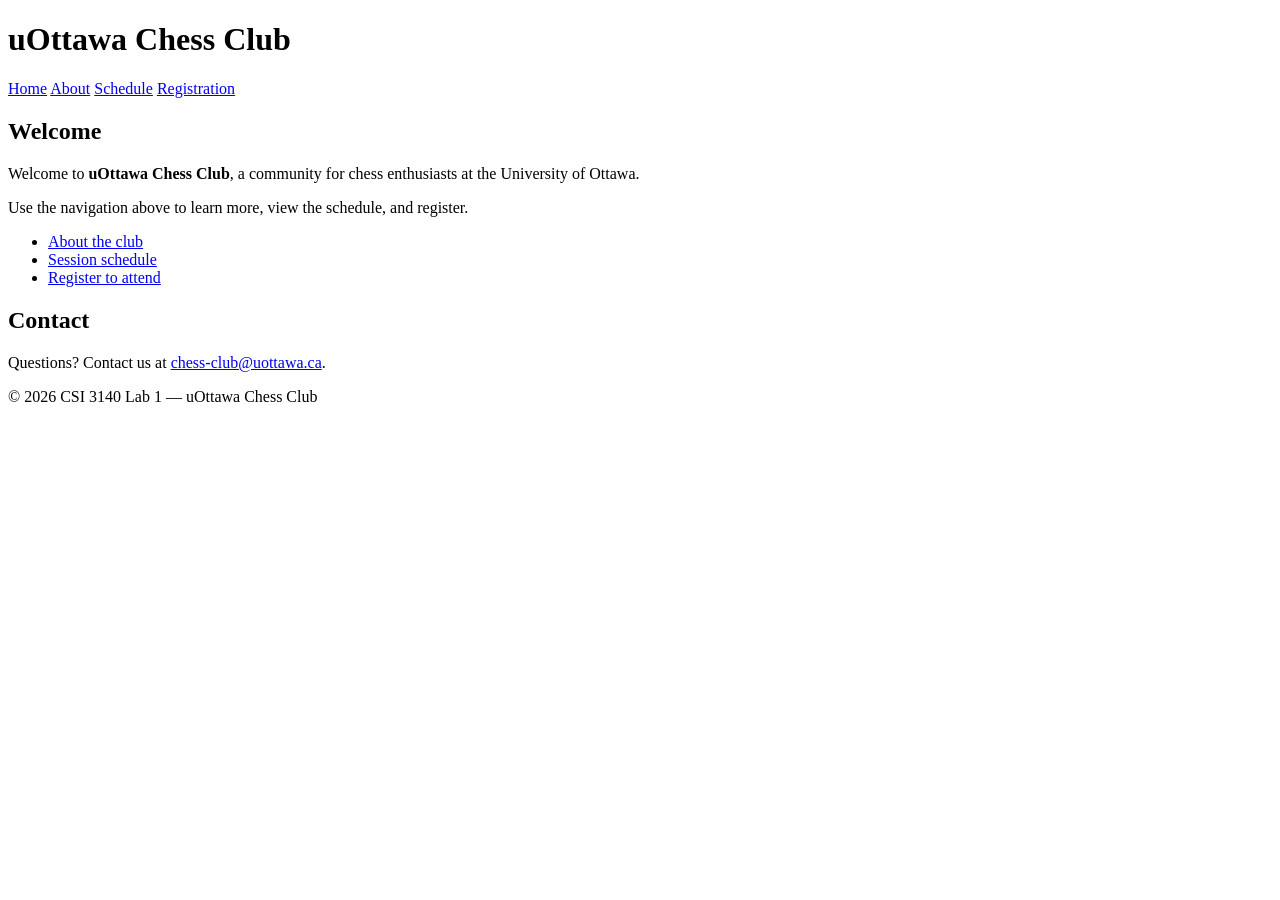
==== index.html @ d5a24f42 "Initial Commit" ====
<!DOCTYPE html>
<html lang="en">
<head>
  <meta charset="UTF-8">
  <meta name="viewport" content="width=device-width, initial-scale=1.0">
  <title>uOttawa Chess Club</title>
  
</head>
<body>
  <header>
    <h1>uOttawa Chess Club</h1>
    <nav aria-label="Main navigation">
      <a href="index.html">Home</a>
      <a href="about.html">About</a>
      <a href="schedule.html">Schedule</a>
      <a href="registration.html">Registration</a>
    </nav>
  </header>

  <main>
    <section>
      <h2>Welcome</h2>
      <p>Welcome to <strong>uOttawa Chess Club</strong>, a community for chess enthusiasts at the University of Ottawa.</p>
      <p>Use the navigation above to learn more, view the schedule, and register.</p>
      <ul>
        <li><a href="about.html">About the club</a></li>
        <li><a href="schedule.html">Session schedule</a></li>
        <li><a href="registration.html">Register to attend</a></li>
      </ul>
    </section>

    <section>
      <h2>Contact</h2>
      <p>Questions? Contact us at <a href="mailto:chess-club@uottawa.ca">chess-club@uottawa.ca</a>.</p>
      
    </section>
  </main>

  <footer>
    <p>&copy; 2026 CSI 3140 Lab 1 — uOttawa Chess Club</p>
  </footer>
</body>
</html>
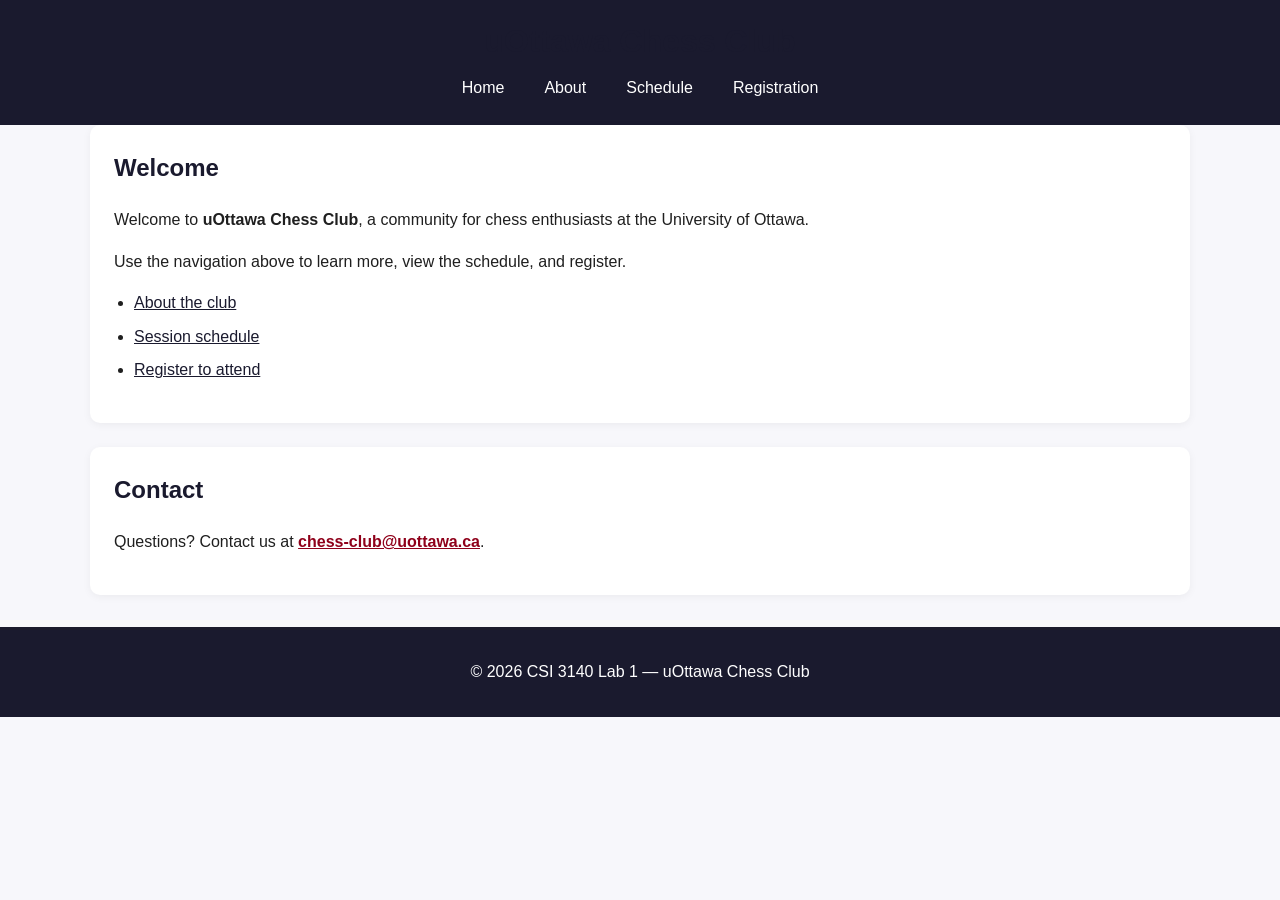
==== commit 988316ec: "added css styling to index and about pages" ====
--- a/index.html
+++ b/index.html
@@ -4,12 +4,14 @@
   <meta charset="UTF-8">
   <meta name="viewport" content="width=device-width, initial-scale=1.0">
   <title>uOttawa Chess Club</title>
-  
+  <link rel="stylesheet" href="styles.css">
 </head>
+
 <body>
-  <header>
-    <h1>uOttawa Chess Club</h1>
-    <nav aria-label="Main navigation">
+  <header class="site-header">
+    <h1 class="site-title">uOttawa Chess Club</h1>
+
+    <nav class="main-nav" aria-label="Main navigation">
       <a href="index.html">Home</a>
       <a href="about.html">About</a>
       <a href="schedule.html">Schedule</a>
@@ -17,27 +19,27 @@
     </nav>
   </header>
 
-  <main>
-    <section>
+  <main class="container">
+    <section class="card">
       <h2>Welcome</h2>
       <p>Welcome to <strong>uOttawa Chess Club</strong>, a community for chess enthusiasts at the University of Ottawa.</p>
       <p>Use the navigation above to learn more, view the schedule, and register.</p>
-      <ul>
+
+      <ul class="link-list">
         <li><a href="about.html">About the club</a></li>
         <li><a href="schedule.html">Session schedule</a></li>
         <li><a href="registration.html">Register to attend</a></li>
       </ul>
     </section>
 
-    <section>
+    <section class="card">
       <h2>Contact</h2>
       <p>Questions? Contact us at <a href="mailto:chess-club@uottawa.ca">chess-club@uottawa.ca</a>.</p>
-      
     </section>
   </main>
 
-  <footer>
+  <footer class="site-footer">
     <p>&copy; 2026 CSI 3140 Lab 1 — uOttawa Chess Club</p>
   </footer>
 </body>
-</html>
+</html>
--- a/styles.css
+++ b/styles.css
@@ -0,0 +1,212 @@
+/*Global*/
+
+* {
+  box-sizing: border-box;
+}
+
+body {
+  margin: 0;
+  font-family: Arial, Helvetica, sans-serif;
+  line-height: 1.6;
+  color: #1f1f1f;
+  background-color: #f7f7fb;
+}
+
+.container {
+  width: min(100% - 2rem, 1100px);
+  margin: 0 auto;
+}
+
+/*Test*/
+
+h1, h2, h3 {
+  margin-top: 0;
+  color: #1a1a2e;
+}
+
+p {
+  margin-bottom: 1rem;
+}
+
+/*Header*/
+
+header {
+  background: #1a1a2e;
+  color: white;
+  padding: 1rem 0;
+}
+
+header h1 {
+  text-align: center;
+  margin-bottom: 0.5rem;
+}
+
+/*Navigation*/
+nav {
+  display: flex;
+  gap: 1rem;
+  justify-content: center;
+  align-items: center;
+  flex-wrap: wrap;
+}
+
+nav a {
+  color: white;
+  text-decoration: none;
+  padding: 0.5rem 0.75rem;
+  border-radius: 6px;
+  transition: background 0.2s ease;
+}
+
+nav a:hover {
+  background: #33335a;
+}
+
+nav a:focus {
+  outline: 3px solid #8f001a;
+  outline-offset: 2px;
+}
+
+/*Main*/
+
+main {
+  width: min(100% - 2rem, 900px);
+  margin: 2rem auto;
+}
+
+/*Section*/
+
+section {
+  background: white;
+  padding: 1.5rem;
+  margin-bottom: 1.5rem;
+  border-radius: 10px;
+  box-shadow: 0 2px 8px rgba(0,0,0,0.05);
+}
+
+/*List*/
+
+ul {
+  padding-left: 1.25rem;
+}
+
+ul li {
+  margin-bottom: 0.5rem;
+}
+
+ul li a {
+  color: #1a1a2e;
+  text-decoration: underline;
+}
+
+ul li a:hover {
+  color: #8f001a;
+}
+
+/*Links*/
+
+a {
+  transition: all 0.2s ease;
+}
+
+a:focus,
+button:focus,
+input:focus,
+select:focus,
+textarea:focus {
+  outline: 3px solid #8f001a;
+  outline-offset: 2px;
+}
+
+
+
+a[href^="mailto"] {
+  font-weight: bold;
+  color: #8f001a;
+}
+
+/*Footer*/
+
+footer {
+  text-align: center;
+  padding: 1rem;
+  background: #1a1a2e;
+  color: white;
+  margin-top: 2rem;
+}
+
+/*Responsive Design*/
+
+@media (max-width: 700px) {
+  nav {
+    flex-direction: column;
+    align-items: stretch;
+  }
+
+  nav a {
+    text-align: center;
+  }
+
+  main {
+    width: calc(100% - 1rem);
+  }
+
+  section {
+    padding: 1rem;
+  }
+}
+
+/*Components*/
+
+.card {
+  background: white;
+  padding: 1.5rem;
+  margin-bottom: 1.5rem;
+  border-radius: 10px;
+  box-shadow: 0 2px 8px rgba(0,0,0,0.05);
+}
+
+/* Navigation*/
+.main-nav {
+  display: flex;
+  gap: 1rem;
+  justify-content: center;
+  align-items: center;
+  flex-wrap: wrap;
+}
+
+/* Site header */
+.site-header {
+  background: #1a1a2e;
+  color: white;
+  padding: 1rem 0;
+  text-align: center;
+}
+
+.site-title {
+  margin: 0;
+}
+
+/* Footer */
+.site-footer {
+  text-align: center;
+  padding: 1rem;
+  background: #1a1a2e;
+  color: white;
+}
+
+/* Lists */
+.link-list,
+.feature-list {
+  padding-left: 1.25rem;
+}
+
+/* Image styling */
+.image-card img {
+  width: 100%;
+  max-width: 240px;
+  height: auto;
+  display: block;
+  margin: 0 auto;
+  border-radius: 8px;
+}
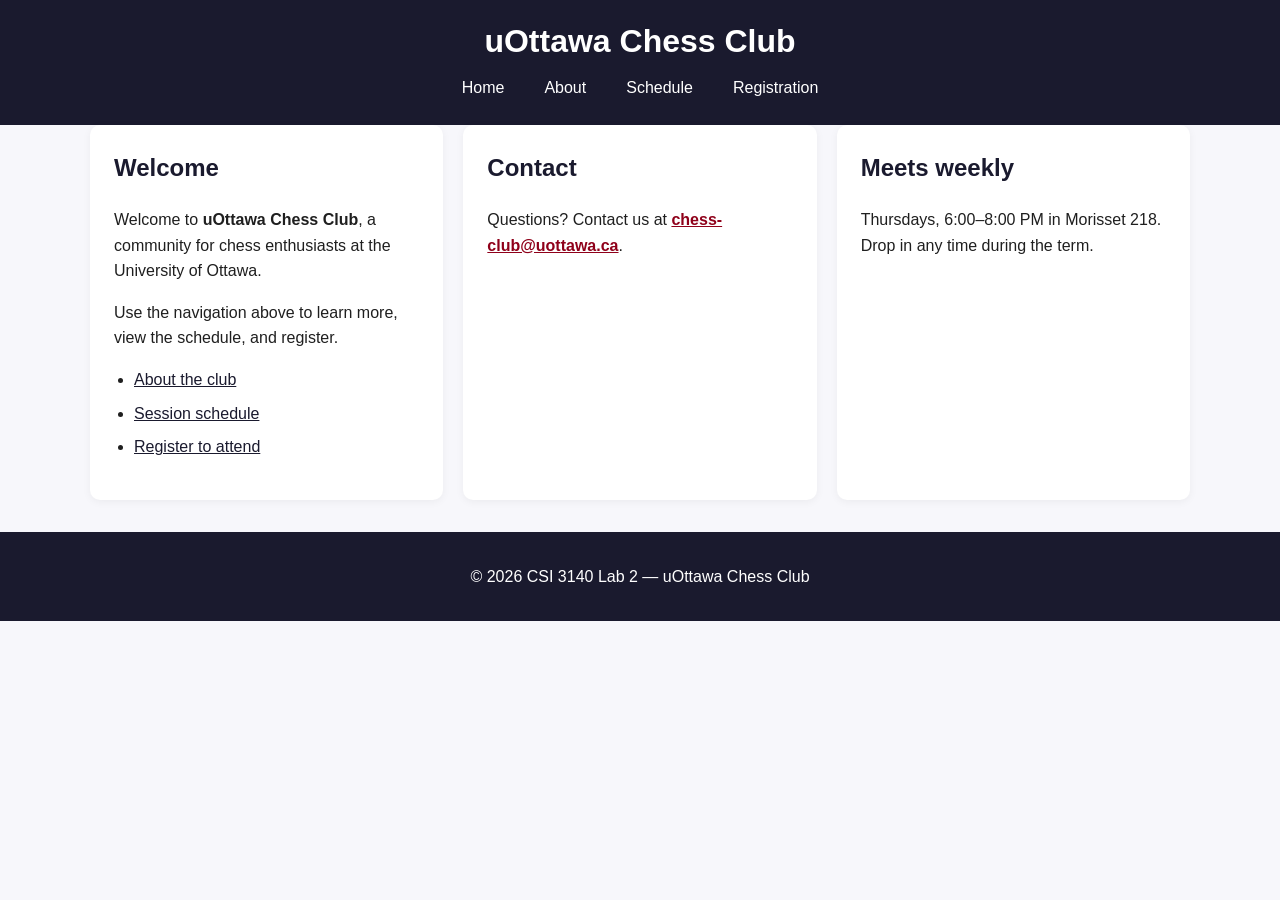
==== commit a4b0db31: "added CSS Grid, Flexbox , tablet breakpoint,  inline CSS and other styles" ====
--- a/index.html
+++ b/index.html
@@ -20,26 +20,33 @@
   </header>
 
   <main class="container">
-    <section class="card">
-      <h2>Welcome</h2>
-      <p>Welcome to <strong>uOttawa Chess Club</strong>, a community for chess enthusiasts at the University of Ottawa.</p>
-      <p>Use the navigation above to learn more, view the schedule, and register.</p>
+    <div class="card-grid">
+      <section class="card">
+        <h2>Welcome</h2>
+        <p>Welcome to <strong>uOttawa Chess Club</strong>, a community for chess enthusiasts at the University of Ottawa.</p>
+        <p>Use the navigation above to learn more, view the schedule, and register.</p>
 
-      <ul class="link-list">
-        <li><a href="about.html">About the club</a></li>
-        <li><a href="schedule.html">Session schedule</a></li>
-        <li><a href="registration.html">Register to attend</a></li>
-      </ul>
-    </section>
+        <ul class="link-list">
+          <li><a href="about.html">About the club</a></li>
+          <li><a href="schedule.html">Session schedule</a></li>
+          <li><a href="registration.html">Register to attend</a></li>
+        </ul>
+      </section>
 
-    <section class="card">
-      <h2>Contact</h2>
-      <p>Questions? Contact us at <a href="mailto:chess-club@uottawa.ca">chess-club@uottawa.ca</a>.</p>
-    </section>
+      <section class="card">
+        <h2>Contact</h2>
+        <p>Questions? Contact us at <a href="mailto:chess-club@uottawa.ca">chess-club@uottawa.ca</a>.</p>
+      </section>
+
+      <section class="card">
+        <h2>Meets weekly</h2>
+        <p>Thursdays, 6:00&ndash;8:00 PM in Morisset 218. Drop in any time during the term.</p>
+      </section>
+    </div>
   </main>
 
   <footer class="site-footer">
-    <p>&copy; 2026 CSI 3140 Lab 1 — uOttawa Chess Club</p>
+    <p>&copy; 2026 CSI 3140 Lab 2 — uOttawa Chess Club</p>
   </footer>
 </body>
 </html>
--- a/styles.css
+++ b/styles.css
@@ -185,6 +185,7 @@
 
 .site-title {
   margin: 0;
+  color: white;
 }
 
 /* Footer */
@@ -209,4 +210,206 @@
   display: block;
   margin: 0 auto;
   border-radius: 8px;
-}+}
+
+
+/* Schedule */
+
+main section table {
+  width: 100%;
+  margin-top: 1rem;
+  font-size: 1rem;
+}
+ 
+main section table caption {
+  font-size: 1.1rem;
+  font-weight: bold;
+  color: #1a1a2e;
+  margin-bottom: 0.75rem;
+  text-align: left;
+}
+ 
+main section table th,
+main section table td {
+  border: 1px solid #d0d0e0;
+  padding: 0.75rem 1rem;
+  text-align: left;
+}
+ 
+main section table thead tr {
+  background-color: #1a1a2e;
+  color: white;
+}
+ 
+main section table thead th {
+  border-color: #1a1a2e;
+  font-weight: 600;
+  letter-spacing: 0.03em;
+}
+ 
+main section table tbody tr:nth-child(even) {
+  background-color: #f0f0f8;
+}
+ 
+main section table tbody tr:hover {
+  background-color: #e4e4f4;
+  transition: background 0.2s ease;
+}
+ 
+main section table tbody th {
+  font-weight: 600;
+  color: #1a1a2e;
+}
+
+/* ============================================================
+   Card Grid (CSS Grid)
+   Two-dimensional responsive layout for home-page cards.
+   ============================================================ */
+
+.card-grid {
+  display: grid;
+  grid-template-columns: repeat(auto-fit, minmax(260px, 1fr));
+  gap: 1.25rem;
+}
+
+.card-grid .card {
+  margin-bottom: 0;
+}
+
+/* ============================================================
+   Forms (Registration page)
+   ============================================================ */
+
+.reg-form fieldset {
+  border: 1px solid #d0d0e0;
+  border-radius: 8px;
+  padding: 1rem 1.25rem 1.25rem;
+  margin: 0 0 1.25rem 0;
+}
+
+.reg-form legend {
+  font-weight: 600;
+  color: #1a1a2e;
+  padding: 0 0.5rem;
+}
+
+.form-row {
+  display: flex;
+  flex-wrap: wrap;
+  gap: 1rem;
+}
+
+.form-field {
+  display: flex;
+  flex-direction: column;
+  flex: 1 1 220px;
+  margin-bottom: 1rem;
+}
+
+.form-field label,
+.field-label {
+  font-weight: 600;
+  margin-bottom: 0.35rem;
+  color: #1a1a2e;
+}
+
+.reg-form input[type="text"],
+.reg-form input[type="email"],
+.reg-form input[type="tel"],
+.reg-form select,
+.reg-form textarea {
+  width: 100%;
+  padding: 0.6rem 0.75rem;
+  font: inherit;
+  color: #1f1f1f;
+  background: #fff;
+  border: 1px solid #c4c4d6;
+  border-radius: 6px;
+  transition: border-color 0.2s ease, box-shadow 0.2s ease;
+}
+
+.reg-form input:hover,
+.reg-form select:hover,
+.reg-form textarea:hover {
+  border-color: #8f8fae;
+}
+
+.reg-form textarea {
+  resize: vertical;
+  min-height: 5rem;
+}
+
+.radio-group {
+  display: flex;
+  flex-wrap: wrap;
+  gap: 1rem;
+}
+
+.radio-option {
+  display: inline-flex;
+  align-items: center;
+  gap: 0.4rem;
+  padding: 0.4rem 0.75rem;
+  border: 1px solid #d0d0e0;
+  border-radius: 6px;
+  cursor: pointer;
+}
+
+.radio-option:hover {
+  background: #f0f0f8;
+}
+
+.btn-primary {
+  display: inline-block;
+  background: #1a1a2e;
+  color: #fff;
+  border: none;
+  padding: 0.75rem 1.25rem;
+  font: inherit;
+  font-weight: 600;
+  border-radius: 6px;
+  cursor: pointer;
+  transition: background 0.2s ease;
+}
+
+.btn-primary:hover {
+  background: #33335a;
+}
+
+/* ============================================================
+   Tablet breakpoint
+   ============================================================ */
+
+@media (max-width: 1024px) {
+  .card-grid {
+    grid-template-columns: repeat(auto-fit, minmax(220px, 1fr));
+    gap: 1rem;
+  }
+
+  main {
+    margin: 1.5rem auto;
+  }
+}
+
+/* ============================================================
+   Mobile breakpoint additions
+   ============================================================ */
+
+@media (max-width: 700px) {
+  .card-grid {
+    grid-template-columns: 1fr;
+  }
+
+  .form-row {
+    flex-direction: column;
+    gap: 0;
+  }
+
+  .reg-form fieldset {
+    padding: 0.75rem 1rem 1rem;
+  }
+
+  .btn-primary {
+    width: 100%;
+  }
+}
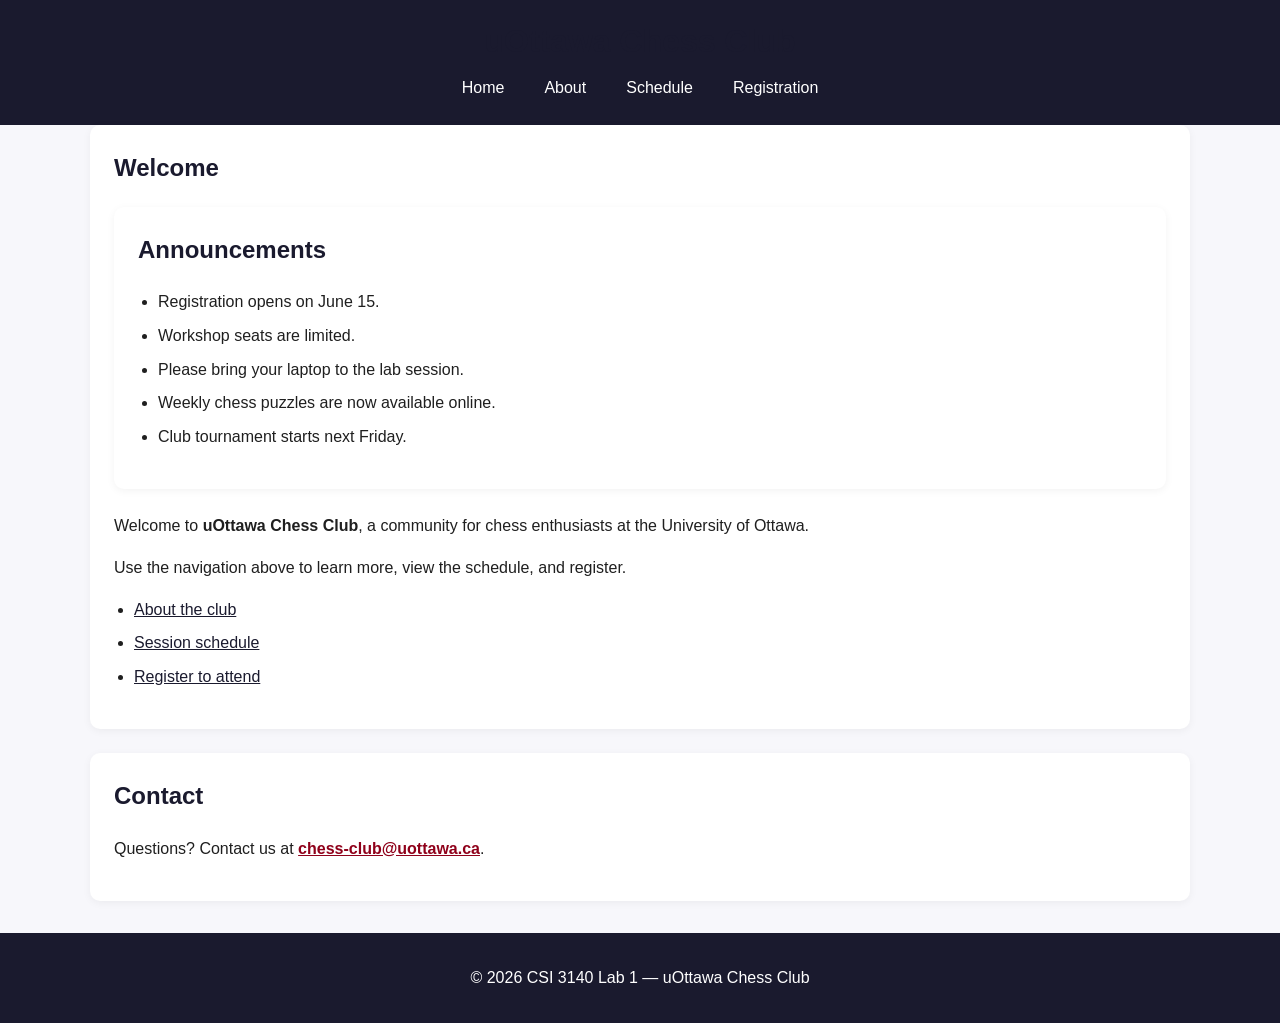
==== commit 95f19bc4: "completed parts F and E" ====
--- a/index.html
+++ b/index.html
@@ -20,33 +20,31 @@
   </header>
 
   <main class="container">
-    <div class="card-grid">
+    <section class="card">
+      <h2>Welcome</h2>
       <section class="card">
-        <h2>Welcome</h2>
-        <p>Welcome to <strong>uOttawa Chess Club</strong>, a community for chess enthusiasts at the University of Ottawa.</p>
-        <p>Use the navigation above to learn more, view the schedule, and register.</p>
+      <h2>Announcements</h2>
+      <ul id="announcements"></ul>
+      </section>
+      <p>Welcome to <strong>uOttawa Chess Club</strong>, a community for chess enthusiasts at the University of Ottawa.</p>
+      <p>Use the navigation above to learn more, view the schedule, and register.</p>
 
-        <ul class="link-list">
-          <li><a href="about.html">About the club</a></li>
-          <li><a href="schedule.html">Session schedule</a></li>
-          <li><a href="registration.html">Register to attend</a></li>
-        </ul>
-      </section>
+      <ul class="link-list">
+        <li><a href="about.html">About the club</a></li>
+        <li><a href="schedule.html">Session schedule</a></li>
+        <li><a href="registration.html">Register to attend</a></li>
+      </ul>
+    </section>
 
-      <section class="card">
-        <h2>Contact</h2>
-        <p>Questions? Contact us at <a href="mailto:chess-club@uottawa.ca">chess-club@uottawa.ca</a>.</p>
-      </section>
-
-      <section class="card">
-        <h2>Meets weekly</h2>
-        <p>Thursdays, 6:00&ndash;8:00 PM in Morisset 218. Drop in any time during the term.</p>
-      </section>
-    </div>
+    <section class="card">
+      <h2>Contact</h2>
+      <p>Questions? Contact us at <a href="mailto:chess-club@uottawa.ca">chess-club@uottawa.ca</a>.</p>
+    </section>
   </main>
 
   <footer class="site-footer">
-    <p>&copy; 2026 CSI 3140 Lab 2 — uOttawa Chess Club</p>
+    <p>&copy; 2026 CSI 3140 Lab 1 — uOttawa Chess Club</p>
   </footer>
+  <script src="index.js"></script>
 </body>
 </html>
--- a/styles.css
+++ b/styles.css
@@ -166,6 +166,24 @@
   box-shadow: 0 2px 8px rgba(0,0,0,0.05);
 }
 
+.error{
+  color: red;
+  font-size: 0.9em;
+  display: block;
+  margin-top: 2px;
+  margin-bottom: 8px;
+}
+
+.input-error {
+  border: 2px solid red;
+}
+
+  #success-message {
+  color: green;
+  font-weight: bold;
+  margin-top: 15px;
+}
+
 /* Navigation*/
 .main-nav {
   display: flex;
@@ -185,7 +203,6 @@
 
 .site-title {
   margin: 0;
-  color: white;
 }
 
 /* Footer */
@@ -261,155 +278,4 @@
   color: #1a1a2e;
 }
 
-/* ============================================================
-   Card Grid (CSS Grid)
-   Two-dimensional responsive layout for home-page cards.
-   ============================================================ */
-
-.card-grid {
-  display: grid;
-  grid-template-columns: repeat(auto-fit, minmax(260px, 1fr));
-  gap: 1.25rem;
-}
-
-.card-grid .card {
-  margin-bottom: 0;
-}
-
-/* ============================================================
-   Forms (Registration page)
-   ============================================================ */
-
-.reg-form fieldset {
-  border: 1px solid #d0d0e0;
-  border-radius: 8px;
-  padding: 1rem 1.25rem 1.25rem;
-  margin: 0 0 1.25rem 0;
-}
-
-.reg-form legend {
-  font-weight: 600;
-  color: #1a1a2e;
-  padding: 0 0.5rem;
-}
-
-.form-row {
-  display: flex;
-  flex-wrap: wrap;
-  gap: 1rem;
-}
-
-.form-field {
-  display: flex;
-  flex-direction: column;
-  flex: 1 1 220px;
-  margin-bottom: 1rem;
-}
-
-.form-field label,
-.field-label {
-  font-weight: 600;
-  margin-bottom: 0.35rem;
-  color: #1a1a2e;
-}
-
-.reg-form input[type="text"],
-.reg-form input[type="email"],
-.reg-form input[type="tel"],
-.reg-form select,
-.reg-form textarea {
-  width: 100%;
-  padding: 0.6rem 0.75rem;
-  font: inherit;
-  color: #1f1f1f;
-  background: #fff;
-  border: 1px solid #c4c4d6;
-  border-radius: 6px;
-  transition: border-color 0.2s ease, box-shadow 0.2s ease;
-}
-
-.reg-form input:hover,
-.reg-form select:hover,
-.reg-form textarea:hover {
-  border-color: #8f8fae;
-}
-
-.reg-form textarea {
-  resize: vertical;
-  min-height: 5rem;
-}
-
-.radio-group {
-  display: flex;
-  flex-wrap: wrap;
-  gap: 1rem;
-}
-
-.radio-option {
-  display: inline-flex;
-  align-items: center;
-  gap: 0.4rem;
-  padding: 0.4rem 0.75rem;
-  border: 1px solid #d0d0e0;
-  border-radius: 6px;
-  cursor: pointer;
-}
-
-.radio-option:hover {
-  background: #f0f0f8;
-}
-
-.btn-primary {
-  display: inline-block;
-  background: #1a1a2e;
-  color: #fff;
-  border: none;
-  padding: 0.75rem 1.25rem;
-  font: inherit;
-  font-weight: 600;
-  border-radius: 6px;
-  cursor: pointer;
-  transition: background 0.2s ease;
-}
-
-.btn-primary:hover {
-  background: #33335a;
-}
-
-/* ============================================================
-   Tablet breakpoint
-   ============================================================ */
-
-@media (max-width: 1024px) {
-  .card-grid {
-    grid-template-columns: repeat(auto-fit, minmax(220px, 1fr));
-    gap: 1rem;
-  }
-
-  main {
-    margin: 1.5rem auto;
-  }
-}
-
-/* ============================================================
-   Mobile breakpoint additions
-   ============================================================ */
-
-@media (max-width: 700px) {
-  .card-grid {
-    grid-template-columns: 1fr;
-  }
-
-  .form-row {
-    flex-direction: column;
-    gap: 0;
-  }
-
-  .reg-form fieldset {
-    padding: 0.75rem 1rem 1rem;
-  }
-
-  .btn-primary {
-    width: 100%;
-  }
-}
+       
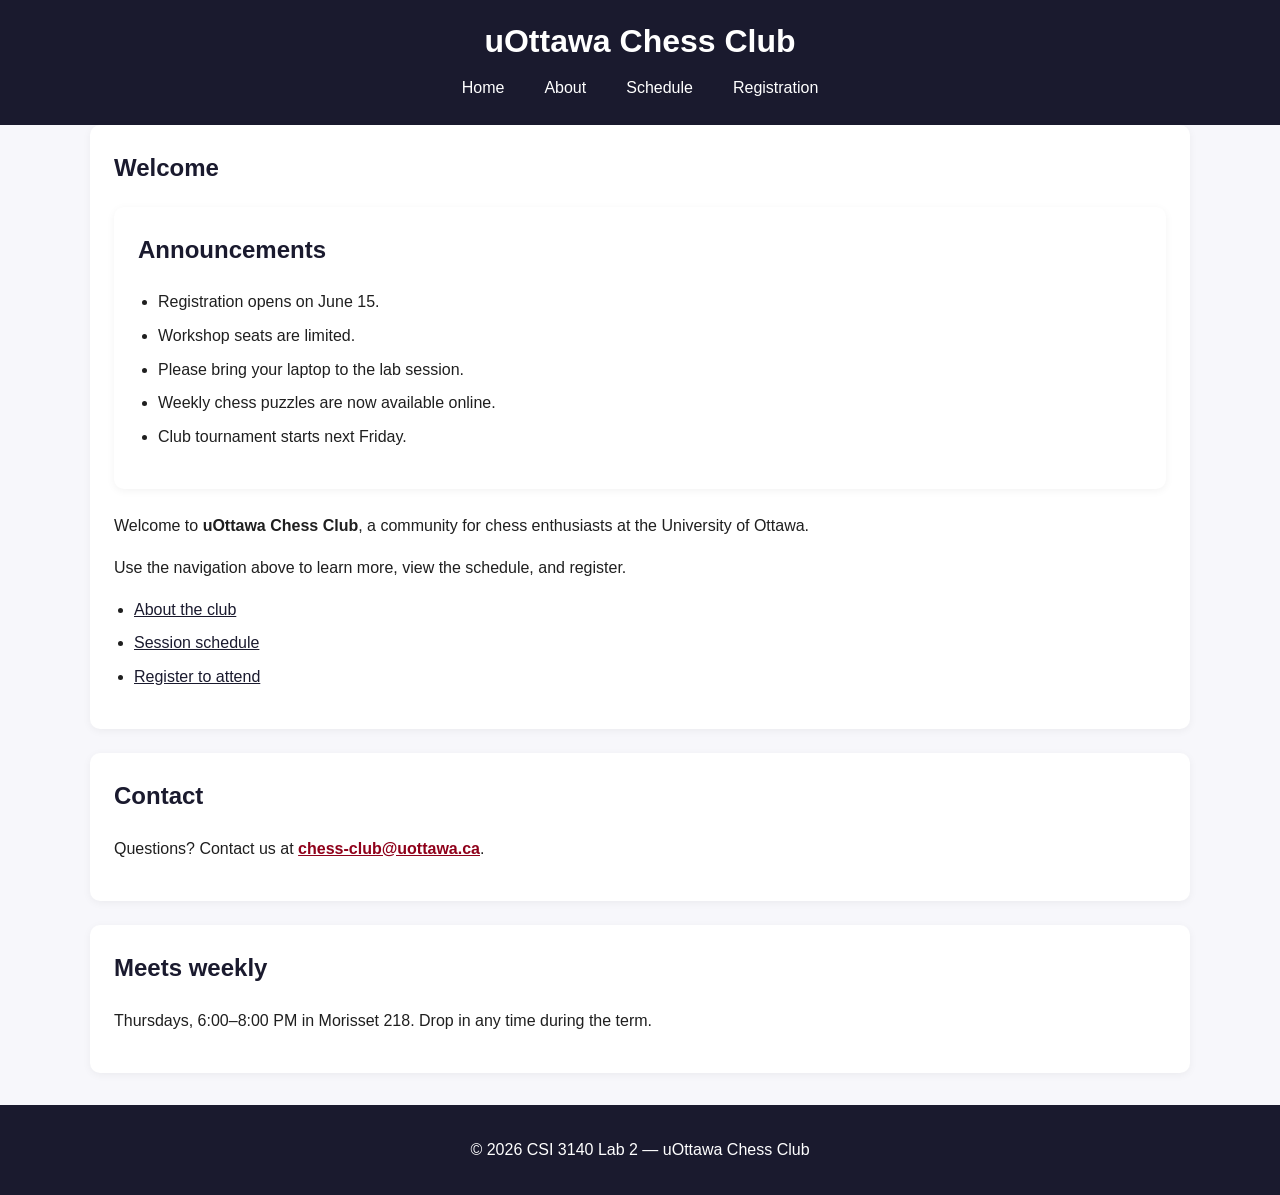
==== commit ee13f6e7: "update" ====
--- a/index.html
+++ b/index.html
@@ -29,21 +29,27 @@
       <p>Welcome to <strong>uOttawa Chess Club</strong>, a community for chess enthusiasts at the University of Ottawa.</p>
       <p>Use the navigation above to learn more, view the schedule, and register.</p>
 
-      <ul class="link-list">
-        <li><a href="about.html">About the club</a></li>
-        <li><a href="schedule.html">Session schedule</a></li>
-        <li><a href="registration.html">Register to attend</a></li>
-      </ul>
-    </section>
+        <ul class="link-list">
+          <li><a href="about.html">About the club</a></li>
+          <li><a href="schedule.html">Session schedule</a></li>
+          <li><a href="registration.html">Register to attend</a></li>
+        </ul>
+      </section>
 
-    <section class="card">
-      <h2>Contact</h2>
-      <p>Questions? Contact us at <a href="mailto:chess-club@uottawa.ca">chess-club@uottawa.ca</a>.</p>
-    </section>
+      <section class="card">
+        <h2>Contact</h2>
+        <p>Questions? Contact us at <a href="mailto:chess-club@uottawa.ca">chess-club@uottawa.ca</a>.</p>
+      </section>
+
+      <section class="card">
+        <h2>Meets weekly</h2>
+        <p>Thursdays, 6:00&ndash;8:00 PM in Morisset 218. Drop in any time during the term.</p>
+      </section>
+    </div>
   </main>
 
   <footer class="site-footer">
-    <p>&copy; 2026 CSI 3140 Lab 1 — uOttawa Chess Club</p>
+    <p>&copy; 2026 CSI 3140 Lab 2 — uOttawa Chess Club</p>
   </footer>
   <script src="index.js"></script>
 </body>
--- a/styles.css
+++ b/styles.css
@@ -203,6 +203,7 @@
 
 .site-title {
   margin: 0;
+  color: white;
 }
 
 /* Footer */
@@ -278,4 +279,156 @@
   color: #1a1a2e;
 }
 
-       +       
+/* ============================================================
+   Card Grid (CSS Grid)
+   Two-dimensional responsive layout for home-page cards.
+   ============================================================ */
+
+.card-grid {
+  display: grid;
+  grid-template-columns: repeat(auto-fit, minmax(260px, 1fr));
+  gap: 1.25rem;
+}
+
+.card-grid .card {
+  margin-bottom: 0;
+}
+
+/* ============================================================
+   Forms (Registration page)
+   ============================================================ */
+
+.reg-form fieldset {
+  border: 1px solid #d0d0e0;
+  border-radius: 8px;
+  padding: 1rem 1.25rem 1.25rem;
+  margin: 0 0 1.25rem 0;
+}
+
+.reg-form legend {
+  font-weight: 600;
+  color: #1a1a2e;
+  padding: 0 0.5rem;
+}
+
+.form-row {
+  display: flex;
+  flex-wrap: wrap;
+  gap: 1rem;
+}
+
+.form-field {
+  display: flex;
+  flex-direction: column;
+  flex: 1 1 220px;
+  margin-bottom: 1rem;
+}
+
+.form-field label,
+.field-label {
+  font-weight: 600;
+  margin-bottom: 0.35rem;
+  color: #1a1a2e;
+}
+
+.reg-form input[type="text"],
+.reg-form input[type="email"],
+.reg-form input[type="tel"],
+.reg-form select,
+.reg-form textarea {
+  width: 100%;
+  padding: 0.6rem 0.75rem;
+  font: inherit;
+  color: #1f1f1f;
+  background: #fff;
+  border: 1px solid #c4c4d6;
+  border-radius: 6px;
+  transition: border-color 0.2s ease, box-shadow 0.2s ease;
+}
+
+.reg-form input:hover,
+.reg-form select:hover,
+.reg-form textarea:hover {
+  border-color: #8f8fae;
+}
+
+.reg-form textarea {
+  resize: vertical;
+  min-height: 5rem;
+}
+
+.radio-group {
+  display: flex;
+  flex-wrap: wrap;
+  gap: 1rem;
+}
+
+.radio-option {
+  display: inline-flex;
+  align-items: center;
+  gap: 0.4rem;
+  padding: 0.4rem 0.75rem;
+  border: 1px solid #d0d0e0;
+  border-radius: 6px;
+  cursor: pointer;
+}
+
+.radio-option:hover {
+  background: #f0f0f8;
+}
+
+.btn-primary {
+  display: inline-block;
+  background: #1a1a2e;
+  color: #fff;
+  border: none;
+  padding: 0.75rem 1.25rem;
+  font: inherit;
+  font-weight: 600;
+  border-radius: 6px;
+  cursor: pointer;
+  transition: background 0.2s ease;
+}
+
+.btn-primary:hover {
+  background: #33335a;
+}
+
+/* ============================================================
+   Tablet breakpoint
+   ============================================================ */
+
+@media (max-width: 1024px) {
+  .card-grid {
+    grid-template-columns: repeat(auto-fit, minmax(220px, 1fr));
+    gap: 1rem;
+  }
+
+  main {
+    margin: 1.5rem auto;
+  }
+}
+
+/* ============================================================
+   Mobile breakpoint additions
+   ============================================================ */
+
+@media (max-width: 700px) {
+  .card-grid {
+    grid-template-columns: 1fr;
+  }
+
+  .form-row {
+    flex-direction: column;
+    gap: 0;
+  }
+
+  .reg-form fieldset {
+    padding: 0.75rem 1rem 1rem;
+  }
+
+  .btn-primary {
+    width: 100%;
+  }
+}
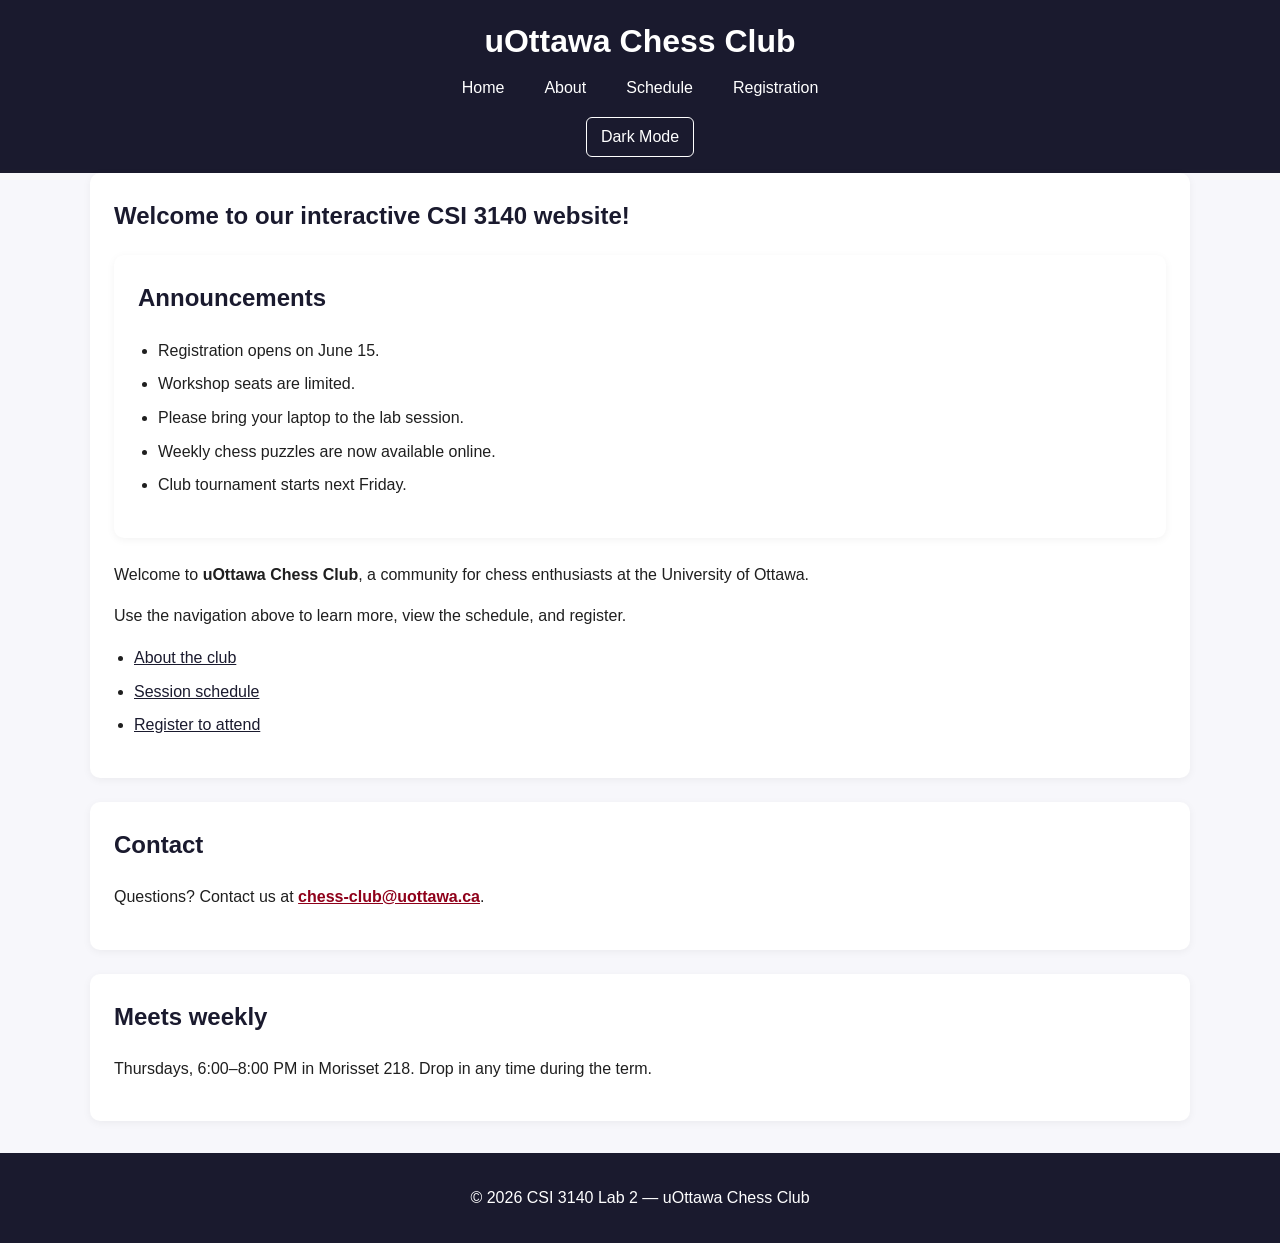
==== commit aa40e66a: "Part A, B, and G done" ====
--- a/index.html
+++ b/index.html
@@ -21,7 +21,7 @@
 
   <main class="container">
     <section class="card">
-      <h2>Welcome</h2>
+      <h2 id="welcome-message">Welcome</h2>
       <section class="card">
       <h2>Announcements</h2>
       <ul id="announcements"></ul>
@@ -52,5 +52,6 @@
     <p>&copy; 2026 CSI 3140 Lab 2 — uOttawa Chess Club</p>
   </footer>
   <script src="index.js"></script>
+  <script src="shared.js"></script>
 </body>
 </html>
--- a/styles.css
+++ b/styles.css
@@ -82,6 +82,14 @@
   margin-bottom: 1.5rem;
   border-radius: 10px;
   box-shadow: 0 2px 8px rgba(0,0,0,0.05);
+}
+
+
+label {
+  display: block;
+  margin-bottom: 0.25rem;
+  color: #1a1a2e;
+  font-weight: 600;
 }
 
 /*List*/
@@ -432,3 +440,153 @@
     width: 100%;
   }
 }
+
+/* Dark Mode */
+
+body.dark-mode {
+  background-color: #121212;
+  color: #e0e0e0;
+}
+
+/* Header & Footer */
+body.dark-mode .site-header,
+body.dark-mode header,
+body.dark-mode .site-footer,
+body.dark-mode footer {
+  background: #0d0d1a;
+}
+
+/* Headings */
+body.dark-mode h1,
+body.dark-mode h2,
+body.dark-mode h3 {
+  color: #e0e0e0;
+}
+
+body.dark-mode label,
+body.dark-mode legend,
+body.dark-mode p {
+  color: #e0e0e0;
+}
+
+/* Cards & Sections */
+body.dark-mode .card,
+body.dark-mode section {
+  background: #1e1e2e;
+  box-shadow: 0 2px 8px rgba(0, 0, 0, 0.4);
+}
+
+/* Nav links */
+body.dark-mode nav a,
+body.dark-mode .main-nav a {
+  color: #e0e0e0;
+}
+
+body.dark-mode nav a:hover,
+body.dark-mode .main-nav a:hover {
+  background: #2a2a4a;
+}
+
+/* General links */
+body.dark-mode a {
+  color: #90caf9;
+}
+
+body.dark-mode ul li a {
+  color: #90caf9;
+}
+
+body.dark-mode a[href^="mailto"] {
+  color: #f48fb1;
+}
+
+/* Form inputs */
+body.dark-mode input[type="text"],
+body.dark-mode input[type="email"],
+body.dark-mode input[type="tel"],
+body.dark-mode select,
+body.dark-mode textarea {
+  background-color: #2c2c3e;
+  color: #e0e0e0;
+  border-color: #555577;
+}
+
+body.dark-mode .reg-form input[type="text"],
+body.dark-mode .reg-form input[type="email"],
+body.dark-mode .reg-form input[type="tel"],
+body.dark-mode .reg-form select,
+body.dark-mode .reg-form textarea {
+  background-color: #2c2c3e;
+  color: #e0e0e0;
+  border-color: #555577;
+}
+
+/* Fieldset & legend */
+body.dark-mode fieldset {
+  border-color: #444466;
+}
+
+body.dark-mode .reg-form legend,
+body.dark-mode .form-field label {
+  color: #e0e0e0;
+}
+
+/* Radio options */
+body.dark-mode .radio-option {
+  border-color: #444466;
+  color: #e0e0e0;
+}
+
+body.dark-mode .radio-option:hover {
+  background: #2a2a4a;
+}
+
+/* Table */
+body.dark-mode main section table th,
+body.dark-mode main section table td {
+  border-color: #444466;
+}
+
+body.dark-mode main section table thead tr {
+  background-color: #0d0d1a;
+}
+
+body.dark-mode main section table tbody tr:nth-child(even) {
+  background-color: #1a1a2e;
+}
+
+body.dark-mode main section table tbody tr:hover {
+  background-color: #2a2a4a;
+}
+
+body.dark-mode main section table tbody th,
+body.dark-mode main section table caption {
+  color: #e0e0e0;
+}
+
+/* Dark mode toggle button */
+#theme-button {
+  background: transparent;
+  color: white;
+  border: 1px solid white;
+  padding: 0.4rem 0.85rem;
+  border-radius: 6px;
+  cursor: pointer;
+  font: inherit;
+  margin-top: 0.5rem;
+  transition: background 0.2s ease;
+}
+
+#theme-button:hover {
+  background: #33335a;
+}
+
+body.dark-mode #theme-button {
+  border-color: #e0e0e0;
+  color: #e0e0e0;
+}
+
+body.dark-mode #theme-button:hover {
+  background: #2a2a4a;
+}
+
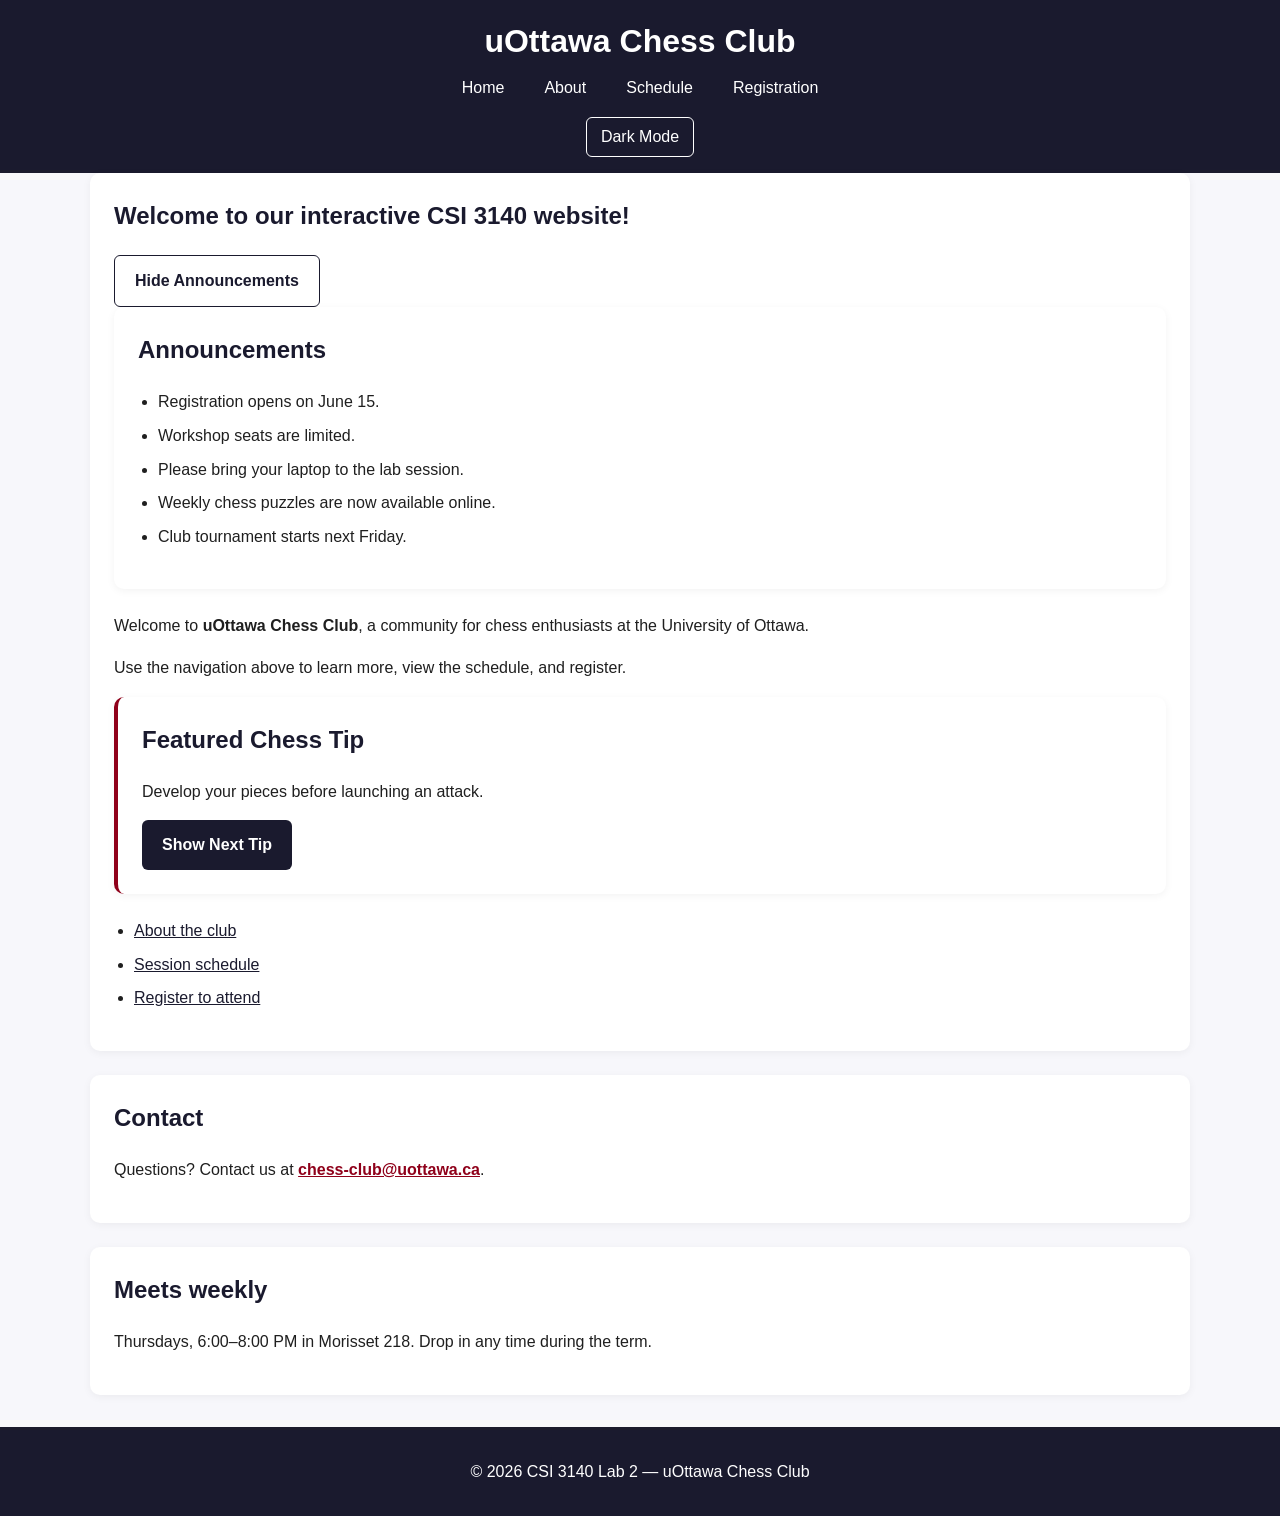
==== commit 9446a616: "Parts C & D" ====
--- a/index.html
+++ b/index.html
@@ -22,12 +22,21 @@
   <main class="container">
     <section class="card">
       <h2 id="welcome-message">Welcome</h2>
-      <section class="card">
-      <h2>Announcements</h2>
-      <ul id="announcements"></ul>
+      <button type="button" id="toggle-announcements" class="btn-secondary" aria-expanded="true">
+        Hide Announcements
+      </button>
+      <section class="card collapsible-panel" id="announcements-panel">
+        <h2>Announcements</h2>
+        <ul id="announcements"></ul>
       </section>
       <p>Welcome to <strong>uOttawa Chess Club</strong>, a community for chess enthusiasts at the University of Ottawa.</p>
       <p>Use the navigation above to learn more, view the schedule, and register.</p>
+
+      <section class="card featured-tip">
+        <h2>Featured Chess Tip</h2>
+        <p id="tip-text"></p>
+        <button type="button" id="next-tip" class="btn-primary">Show Next Tip</button>
+      </section>
 
         <ul class="link-list">
           <li><a href="about.html">About the club</a></li>
--- a/styles.css
+++ b/styles.css
@@ -174,6 +174,36 @@
   box-shadow: 0 2px 8px rgba(0,0,0,0.05);
 }
 
+.btn-secondary {
+  display: inline-block;
+  background: transparent;
+  color: #1a1a2e;
+  border: 1px solid #1a1a2e;
+  padding: 0.75rem 1.25rem;
+  font: inherit;
+  font-weight: 600;
+  border-radius: 6px;
+  cursor: pointer;
+  transition: background 0.2s ease, color 0.2s ease;
+}
+
+.btn-secondary:hover {
+  background: #1a1a2e;
+  color: #fff;
+}
+
+.collapsible-panel.is-hidden {
+  display: none;
+}
+
+.featured-tip {
+  border-left: 4px solid #8f001a;
+}
+
+.featured-tip p {
+  margin-bottom: 1rem;
+}
+
 .error{
   color: red;
   font-size: 0.9em;
@@ -226,6 +256,36 @@
 .link-list,
 .feature-list {
   padding-left: 1.25rem;
+}
+
+.schedule-controls {
+  display: flex;
+  flex-wrap: wrap;
+  gap: 0.75rem;
+  margin: 1rem 0;
+}
+
+.schedule-filter {
+  background: #f0f0f8;
+  color: #1a1a2e;
+  border: 1px solid #c4c4d6;
+  padding: 0.6rem 0.95rem;
+  border-radius: 999px;
+  cursor: pointer;
+  font: inherit;
+  font-weight: 600;
+}
+
+.schedule-filter.active,
+.schedule-filter:hover {
+  background: #1a1a2e;
+  color: #fff;
+}
+
+.schedule-status {
+  margin: 0 0 0.75rem;
+  font-weight: 600;
+  color: #8f001a;
 }
 
 /* Image styling */
@@ -312,6 +372,20 @@
   border-radius: 8px;
   padding: 1rem 1.25rem 1.25rem;
   margin: 0 0 1.25rem 0;
+}
+
+.registration-summary,
+.selection-feedback {
+  background: #f0f0f8;
+  border: 1px solid #d0d0e0;
+  border-radius: 8px;
+  padding: 0.9rem 1rem;
+  margin-bottom: 1rem;
+}
+
+.registration-summary p,
+.selection-feedback {
+  margin: 0;
 }
 
 .reg-form legend {
@@ -476,6 +550,34 @@
   box-shadow: 0 2px 8px rgba(0, 0, 0, 0.4);
 }
 
+body.dark-mode .btn-secondary {
+  color: #e0e0e0;
+  border-color: #e0e0e0;
+}
+
+body.dark-mode .btn-secondary:hover {
+  background: #e0e0e0;
+  color: #1e1e2e;
+}
+
+body.dark-mode .schedule-filter {
+  background: #2c2c3e;
+  color: #e0e0e0;
+  border-color: #555577;
+}
+
+body.dark-mode .schedule-filter.active,
+body.dark-mode .schedule-filter:hover {
+  background: #e0e0e0;
+  color: #1e1e2e;
+}
+
+body.dark-mode .registration-summary,
+body.dark-mode .selection-feedback {
+  background: #2c2c3e;
+  border-color: #555577;
+}
+
 /* Nav links */
 body.dark-mode nav a,
 body.dark-mode .main-nav a {
